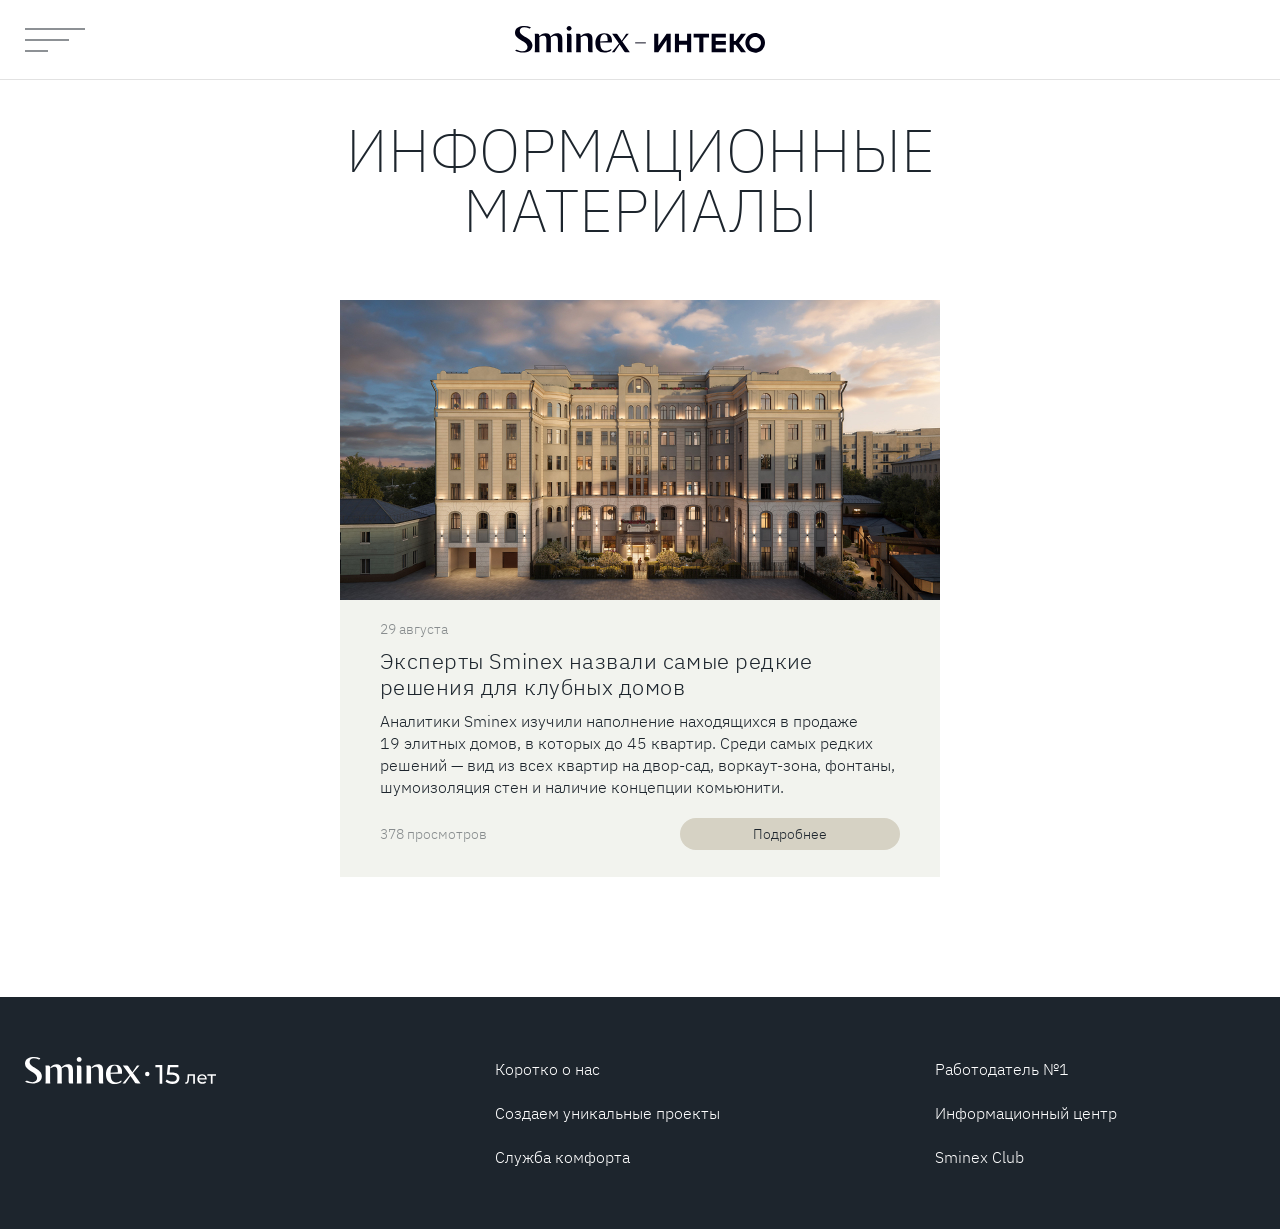
==== news.html @ 6bb9d9a8 "first commit" ====
<!DOCTYPE html>
<html lang="ru">

<head>
  <meta charset="UTF-8">
  <meta name="viewport" content="width=device-width, initial-scale=1.0">
  <meta http-equiv="X-UA-Compatible" content="ie=edge">
  <link rel="stylesheet" href="css/style.css">
  <title>Информационные материалы - Sminex - ИНТЕКО</title>
</head>

<body>
<header class="header">
  <div class="container">
    <div class="header__content">
      <button class="header__menu">
        <span class="header__menu-line"></span>
      </button>
      
      <a class="header__logo-link" href="news.html">
        <img class="header__logo" src="images/icon-header-logo.svg" height="27" width="250"
             alt="Логотип компании Sminex - ИНТЕКО">
      </a>
    </div>
  </div>
</header>

<main>
  <div class="page-content">
    <div class="container">
      <h1 class="page-content__title">Информационные материалы</h1>
      <!-- TODO: Блок с переключением сетки. Необходимо раскомментировать -->
      
      <!--      <div class="page-content__switch">-->
      <!--        <button class="page-content__toggle">-->
      <!--          <svg class="page-content__icon" width="24" height="16" viewBox="0 0 24 16" fill="none" xmlns="http://www.w3.org/2000/svg">-->
      <!--            <path d="M24 15H-8.9407e-07" />-->
      <!--            <path d="M24 1H0" />-->
      <!--            <path d="M24 8H-8.9407e-07" />-->
      <!--          </svg>-->
      <!--          <span class="page-content__toggle-text">Списком</span>-->
      <!--        </button>-->
      <!--        -->
      <!--        <button class="page-content__toggle page-content__toggle&#45;&#45;current">-->
      <!--          <svg class="page-content__icon" width="24" height="24" viewBox="0 0 24 24" fill="none" xmlns="http://www.w3.org/2000/svg">-->
      <!--            <rect x="0.5" y="0.5" width="10" height="10" />-->
      <!--            <rect x="0.5" y="13.5" width="10" height="10" />-->
      <!--            <rect x="13.5" y="0.5" width="10" height="10" />-->
      <!--            <rect x="13.5" y="13.5" width="10" height="10" />-->
      <!--          </svg>-->
      <!--          <span class="page-content__toggle-text">Плиткой</span>-->
      <!--        </button>-->
      <!--      </div>-->
      
      <div class="article-card">
        <img class="article-card__picture" src="images/img-1.jpg" height="300" width="600"
             alt="Изображение клубного здания">
        
        <div class="article-card__info-wrapper">
          <span class="article-card__date">29 августа</span>
          
          <h2 class="article-card__title">Эксперты Sminex назвали самые редкие решения для клубных домов</h2>
          
          
          <p class="article-card__description">
            Аналитики Sminex изучили наполнение находящихся в&nbsp;продаже 19&nbsp;элитных домов,
            в&nbsp;которых до&nbsp;45&nbsp;квартир. Среди самых редких решений&nbsp;&mdash; вид из&nbsp;всех квартир на&nbsp;двор-сад,
            воркаут-зона, фонтаны, шумоизоляция стен и&nbsp;наличие концепции комьюнити.
          </p>
          
          <div class="article-card__wrapper-bottom">
            <span class="article-card__views">378 просмотров</span>
            
            <a class="article-card__link" href="#">Подробнее</a>
          </div>
        </div>
      </div>
    </div>
  </div>
</main>

<footer class="footer">
  <div class="container">
    <div class="footer__content">
      <a class="footer__logo-link" href="news.html">
        <img class="footer__logo" src="images/icon-footer-logo.svg" height="28" width="191"
             alt="Логотип компании Sminex">
      </a>
      <div class="footer__nav">
        <ul class="footer__nav-list">
          <li class="footer__nav-item">
            <a class="footer__nav-link" href="#">Коротко о нас</a>
          </li>
          
          <li class="footer__nav-item">
            <a class="footer__nav-link" href="#">Создаем уникальные проекты</a>
          </li>
          
          <li class="footer__nav-item">
            <a class="footer__nav-link" href="#">Служба комфорта</a>
          </li>
        </ul>
        
        <ul class="footer__nav-list">
          <li class="footer__nav-item">
            <a class="footer__nav-link" href="#">Работодатель №1</a>
          </li>
          
          <li class="footer__nav-item">
            <a class="footer__nav-link" href="#">Информационный центр</a>
          </li>
          
          <li class="footer__nav-item">
            <a class="footer__nav-link" href="#">Sminex Club</a>
          </li>
        </ul>
      </div>
    </div>
  </div>
</footer>
</body>

</html>
---- css/style.css ----
@import "global/fonts.css";
@import "global/reboot.css";
@import "global/container.css";
@import "blocks/header.css";
@import "blocks/page-content.css";
@import "blocks/card.css";
@import "blocks/footer.css";
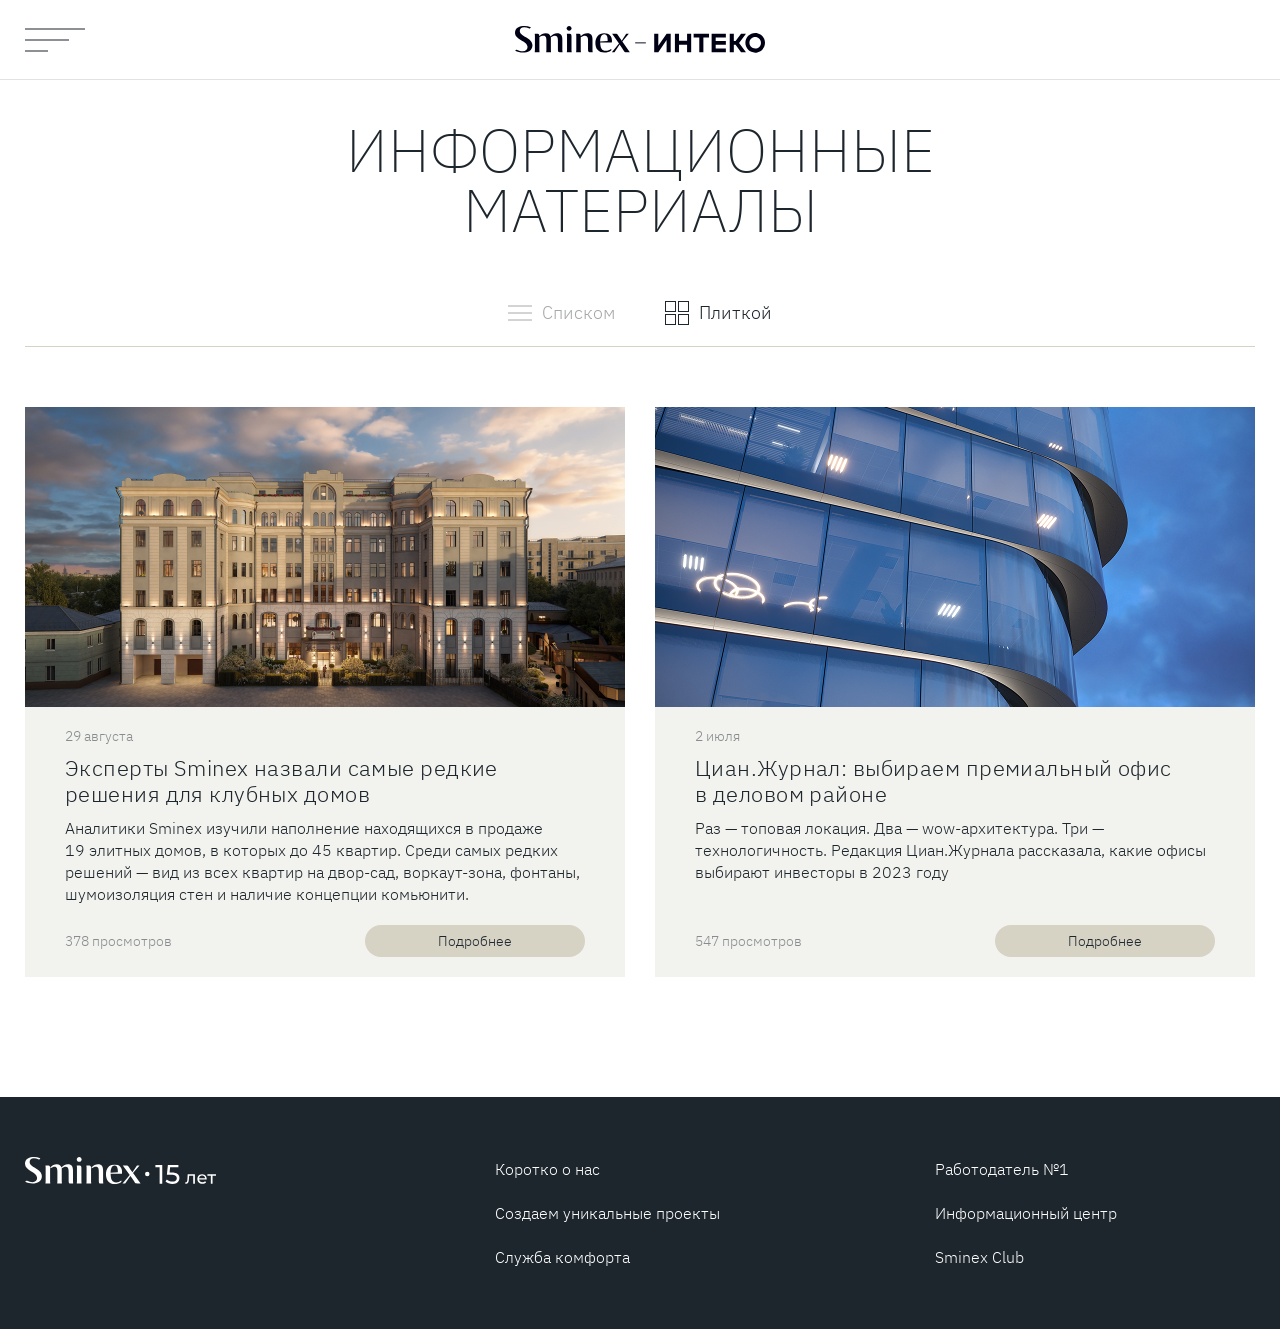
==== commit 2478b364: "fix styles for other cards" ====
--- a/news.html
+++ b/news.html
@@ -31,50 +31,77 @@
       <h1 class="page-content__title">Информационные материалы</h1>
       <!-- TODO: Блок с переключением сетки. Необходимо раскомментировать -->
       
-      <!--      <div class="page-content__switch">-->
-      <!--        <button class="page-content__toggle">-->
-      <!--          <svg class="page-content__icon" width="24" height="16" viewBox="0 0 24 16" fill="none" xmlns="http://www.w3.org/2000/svg">-->
-      <!--            <path d="M24 15H-8.9407e-07" />-->
-      <!--            <path d="M24 1H0" />-->
-      <!--            <path d="M24 8H-8.9407e-07" />-->
-      <!--          </svg>-->
-      <!--          <span class="page-content__toggle-text">Списком</span>-->
-      <!--        </button>-->
-      <!--        -->
-      <!--        <button class="page-content__toggle page-content__toggle&#45;&#45;current">-->
-      <!--          <svg class="page-content__icon" width="24" height="24" viewBox="0 0 24 24" fill="none" xmlns="http://www.w3.org/2000/svg">-->
-      <!--            <rect x="0.5" y="0.5" width="10" height="10" />-->
-      <!--            <rect x="0.5" y="13.5" width="10" height="10" />-->
-      <!--            <rect x="13.5" y="0.5" width="10" height="10" />-->
-      <!--            <rect x="13.5" y="13.5" width="10" height="10" />-->
-      <!--          </svg>-->
-      <!--          <span class="page-content__toggle-text">Плиткой</span>-->
-      <!--        </button>-->
-      <!--      </div>-->
+      <div class="page-content__switch">
+        <button class="page-content__toggle">
+          <svg class="page-content__icon" width="24" height="16" viewBox="0 0 24 16" fill="none"
+               xmlns="http://www.w3.org/2000/svg">
+            <path d="M24 15H-8.9407e-07" />
+            <path d="M24 1H0" />
+            <path d="M24 8H-8.9407e-07" />
+          </svg>
+          <span class="page-content__toggle-text">Списком</span>
+        </button>
+        
+        <button class="page-content__toggle page-content__toggle--current">
+          <svg class="page-content__icon" width="24" height="24" viewBox="0 0 24 24" fill="none"
+               xmlns="http://www.w3.org/2000/svg">
+            <rect x="0.5" y="0.5" width="10" height="10" />
+            <rect x="0.5" y="13.5" width="10" height="10" />
+            <rect x="13.5" y="0.5" width="10" height="10" />
+            <rect x="13.5" y="13.5" width="10" height="10" />
+          </svg>
+          <span class="page-content__toggle-text">Плиткой</span>
+        </button>
+      </div>
       
-      <div class="article-card">
-        <img class="article-card__picture" src="images/img-1.jpg" height="300" width="600"
-             alt="Изображение клубного здания">
-        
-        <div class="article-card__info-wrapper">
-          <span class="article-card__date">29 августа</span>
+      <main class="page-content__main">
+        <div class="article-card">
+          <img class="article-card__picture" src="images/img-1.jpg" height="300" width="600"
+               alt="Изображение клубного здания">
           
-          <h2 class="article-card__title">Эксперты Sminex назвали самые редкие решения для клубных домов</h2>
-          
-          
-          <p class="article-card__description">
-            Аналитики Sminex изучили наполнение находящихся в&nbsp;продаже 19&nbsp;элитных домов,
-            в&nbsp;которых до&nbsp;45&nbsp;квартир. Среди самых редких решений&nbsp;&mdash; вид из&nbsp;всех квартир на&nbsp;двор-сад,
-            воркаут-зона, фонтаны, шумоизоляция стен и&nbsp;наличие концепции комьюнити.
-          </p>
-          
-          <div class="article-card__wrapper-bottom">
-            <span class="article-card__views">378 просмотров</span>
+          <div class="article-card__info-wrapper">
+            <span class="article-card__date">29 августа</span>
             
-            <a class="article-card__link" href="#">Подробнее</a>
+            <h2 class="article-card__title">Эксперты Sminex назвали самые редкие решения для клубных домов</h2>
+            
+            
+            <p class="article-card__description">
+              Аналитики Sminex изучили наполнение находящихся в&nbsp;продаже 19&nbsp;элитных домов,
+              в&nbsp;которых до&nbsp;45&nbsp;квартир. Среди самых редких решений&nbsp;&mdash; вид из&nbsp;всех квартир на&nbsp;двор-сад,
+              воркаут-зона, фонтаны, шумоизоляция стен и&nbsp;наличие концепции комьюнити.
+            </p>
+            
+            <div class="article-card__wrapper-bottom">
+              <span class="article-card__views">378 просмотров</span>
+              
+              <a class="article-card__link" href="#">Подробнее</a>
+            </div>
           </div>
         </div>
-      </div>
+        
+        <div class="article-card">
+          <img class="article-card__picture" src="images/img-2.jpg" height="300" width="600"
+               alt="Изображение клубного здания">
+          
+          <div class="article-card__info-wrapper">
+            <span class="article-card__date">2 июля</span>
+            
+            <h2 class="article-card__title">Циан.Журнал: выбираем премиальный офис в&nbsp;деловом районе</h2>
+            
+            <p class="article-card__description">
+              Раз&nbsp;&mdash; топовая локация. Два&nbsp;&mdash; wow-архитектура. Три&nbsp;&mdash; технологичность. Редакция Циан.Журнала рассказала, какие офисы выбирают инвесторы в&nbsp;2023 году
+            </p>
+            
+            <div class="article-card__wrapper-bottom">
+              <span class="article-card__views">547 просмотров</span>
+              
+              <a class="article-card__link" href="#">Подробнее</a>
+            </div>
+          </div>
+        </div>
+      </main>
+      
+
     </div>
   </div>
 </main>
